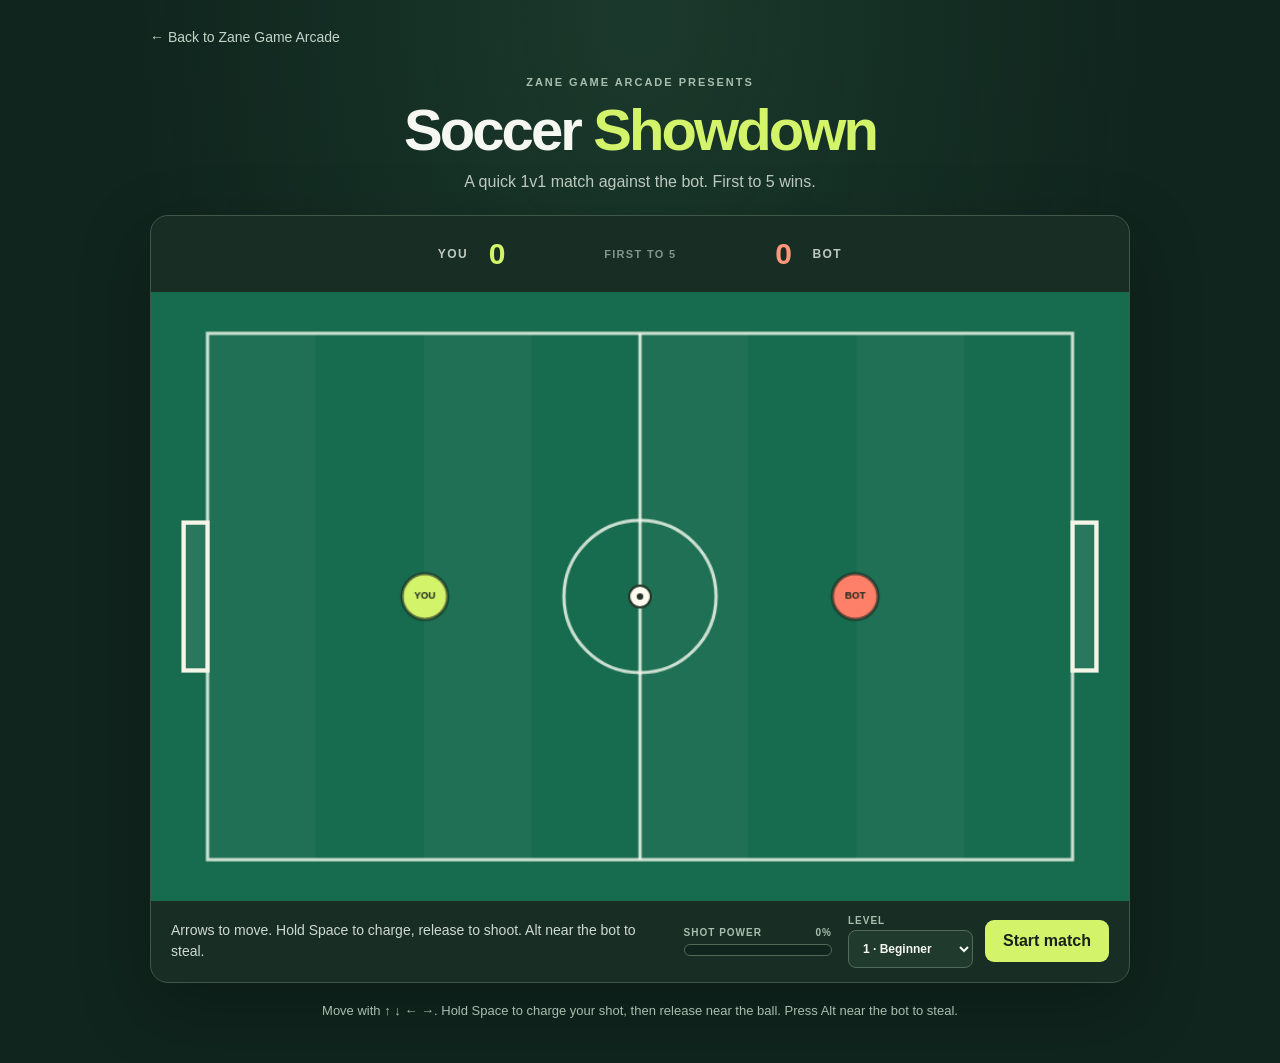
==== soccer-showdown/index.html @ fbd12905 "Add Soccer Showdown to Zane Game Arcade Co-authored-by: Copilot <223556219+Copilot@users.noreply.git" ====
<!DOCTYPE html>
<html lang="en">
<head>
    <meta charset="UTF-8">
    <meta name="viewport" content="width=device-width, initial-scale=1.0">
    <meta name="theme-color" content="#10251e">
    <meta name="description" content="Play Soccer Showdown, a quick 1v1 soccer game against a bot.">
    <title>Soccer Showdown | Zane Game Arcade</title>
    <link rel="stylesheet" href="style.css">
    <script src="game.js" defer></script>
</head>
<body>
    <main class="page">
        <a class="back-link" href="../index.html">← Back to Zane Game Arcade</a>

        <header class="heading">
            <p class="eyebrow">ZANE GAME ARCADE PRESENTS</p>
            <h1>Soccer <span>Showdown</span></h1>
            <p class="tagline">A quick 1v1 match against the bot. First to 5 wins.</p>
        </header>

        <section class="game-panel" aria-label="Soccer Showdown game">
            <div class="scoreboard" aria-label="Score">
                <div class="score">
                    <span class="score-label">YOU</span>
                    <span id="player-score" class="score-value">0</span>
                </div>
                <div class="match-label">FIRST TO 5</div>
                <div class="score score--opponent">
                    <span class="score-label">BOT</span>
                    <span id="bot-score" class="score-value score-value--bot">0</span>
                </div>
            </div>

            <canvas id="pitch" width="900" height="560" tabindex="0"
                aria-label="Soccer pitch. Move with the arrow keys, press Space near the ball to shoot, and press Alt near the bot to steal.">
                Your browser does not support the canvas element.
            </canvas>

            <div class="game-controls">
                <p id="game-status" class="game-status" aria-live="polite">
                    Arrows to move. Hold Space to charge, release to shoot. Alt near the bot to steal.
                </p>
                <div class="power-meter">
                    <div class="power-meter-labels">
                        <span>SHOT POWER</span>
                        <span id="power-value">0%</span>
                    </div>
                    <div id="power-track" class="power-track" role="progressbar"
                        aria-label="Shot power" aria-valuemin="0" aria-valuemax="100" aria-valuenow="0">
                        <div id="power-fill" class="power-fill"></div>
                    </div>
                </div>
                <div class="game-actions">
                    <label class="level-picker" for="level-select">
                        LEVEL
                        <select id="level-select" aria-label="Bot difficulty level">
                            <option value="1">1 · Beginner</option>
                            <option value="2">2 · Rookie</option>
                            <option value="3">3 · Pro</option>
                            <option value="4">4 · Expert</option>
                            <option value="5">5 · Elite</option>
                        </select>
                    </label>
                    <button id="start-button" class="start-button" type="button">Start match</button>
                </div>
            </div>
        </section>

        <p class="help-text">Move with ↑ ↓ ← →. Hold Space to charge your shot, then release near the ball. Press Alt near the bot to steal.</p>
    </main>
</body>
</html>
---- soccer-showdown/style.css ----
:root {
    color-scheme: dark;
    font-family: Arial, sans-serif;
    background: #10251e;
    color: #f5f7f1;
    font-synthesis: none;
    text-rendering: optimizeLegibility;
}

* {
    box-sizing: border-box;
}

body {
    min-width: 320px;
    min-height: 100vh;
    margin: 0;
    background:
        radial-gradient(ellipse at 50% 0, rgba(52, 104, 76, 0.3), transparent 55%),
        #10251e;
}

button,
a {
    font: inherit;
}

.page {
    width: min(100% - 32px, 980px);
    margin: 0 auto;
    padding: 28px 0 42px;
}

.back-link {
    color: #c4d5c8;
    font-size: 14px;
    text-decoration: none;
}

.back-link:hover {
    color: #d3f36b;
}

.heading {
    padding: 30px 0 24px;
    text-align: center;
}

.eyebrow {
    margin: 0 0 8px;
    color: #a9bdad;
    font-size: 11px;
    font-weight: 700;
    letter-spacing: 0.18em;
}

h1 {
    margin: 0;
    font-size: clamp(38px, 8vw, 58px);
    letter-spacing: -0.05em;
}

h1 span {
    color: #d3f36b;
}

.tagline {
    margin: 10px 0 0;
    color: #bdc9bf;
}

.game-panel {
    overflow: hidden;
    border: 1px solid #40574a;
    border-radius: 18px;
    background: #182e25;
    box-shadow: 0 24px 70px rgba(0, 0, 0, 0.25);
}

.scoreboard {
    display: flex;
    min-height: 76px;
    align-items: center;
    justify-content: center;
    gap: clamp(24px, 9vw, 90px);
    padding: 10px 20px;
}

.score {
    display: flex;
    align-items: center;
    gap: 12px;
}

.score--opponent {
    flex-direction: row-reverse;
}

.score-label {
    color: #bdc9bf;
    font-size: 12px;
    font-weight: 700;
    letter-spacing: 0.12em;
}

.score-value {
    min-width: 34px;
    color: #d3f36b;
    font-size: 30px;
    font-weight: 700;
    text-align: center;
}

.score-value--bot {
    color: #ff987a;
}

.match-label {
    color: #849589;
    font-size: 11px;
    font-weight: 700;
    letter-spacing: 0.12em;
}

#pitch {
    display: block;
    width: 100%;
    height: auto;
    background: #24644d;
    outline: none;
}

#pitch:focus-visible {
    box-shadow: inset 0 0 0 3px #d3f36b;
}

.game-controls {
    display: flex;
    min-height: 78px;
    align-items: center;
    justify-content: space-between;
    gap: 16px;
    padding: 14px 20px;
}

.power-meter {
    flex: 1 1 150px;
    max-width: 220px;
}

.power-meter-labels {
    display: flex;
    justify-content: space-between;
    margin-bottom: 6px;
    color: #a9bdad;
    font-size: 10px;
    font-weight: 700;
    letter-spacing: 0.1em;
}

.power-track {
    overflow: hidden;
    height: 12px;
    border: 1px solid #536a5b;
    border-radius: 999px;
    background: #10251e;
}

.power-fill {
    width: 0;
    height: 100%;
    border-radius: inherit;
    background: linear-gradient(90deg, #d3f36b, #ffcb62, #ff8068);
    transition: width 0.04s linear;
}

.game-actions {
    display: flex;
    flex: 0 0 auto;
    align-items: center;
    gap: 12px;
}

.level-picker {
    display: grid;
    gap: 4px;
    color: #a9bdad;
    font-size: 10px;
    font-weight: 700;
    letter-spacing: 0.1em;
}

.level-picker select {
    max-width: 150px;
    border: 1px solid #536a5b;
    border-radius: 8px;
    padding: 10px 24px 10px 10px;
    background: #203a2e;
    color: #f5f7f1;
    font: inherit;
    font-size: 12px;
    letter-spacing: normal;
}

.game-status {
    margin: 0;
    color: #d0d9d1;
    font-size: 14px;
    line-height: 1.5;
}

.start-button {
    flex: 0 0 auto;
    border: 0;
    border-radius: 9px;
    padding: 12px 18px;
    background: #d3f36b;
    color: #17241b;
    cursor: pointer;
    font-weight: 700;
    transition: background 0.2s, transform 0.2s;
}

.start-button:hover {
    transform: translateY(-1px);
    background: #e0ff83;
}

.start-button:focus-visible,
.back-link:focus-visible {
    outline: 3px solid #d3f36b;
    outline-offset: 3px;
}

.help-text {
    margin: 18px 0 0;
    color: #a9bdad;
    font-size: 13px;
    line-height: 1.6;
    text-align: center;
}

@media (max-width: 560px) {
    .page {
        width: min(100% - 20px, 980px);
        padding-top: 20px;
    }

    .heading {
        padding: 25px 0 19px;
    }

    .game-panel {
        border-radius: 13px;
    }

    .scoreboard {
        min-height: 64px;
        gap: 18px;
        padding: 8px 12px;
    }

    .score {
        gap: 7px;
    }

    .score-label,
    .match-label {
        font-size: 10px;
    }

    .score-value {
        min-width: 26px;
        font-size: 25px;
    }

    .game-controls {
        align-items: stretch;
        flex-direction: column;
        padding: 14px;
    }

    .power-meter {
        max-width: none;
        width: 100%;
    }

    .game-actions {
        align-items: stretch;
        flex-direction: column;
    }

    .level-picker select {
        max-width: none;
        width: 100%;
    }

    .start-button {
        width: 100%;
    }
}

@media (prefers-reduced-motion: reduce) {
    *,
    *::before,
    *::after {
        scroll-behavior: auto !important;
        transition-duration: 0.01ms !important;
    }
}
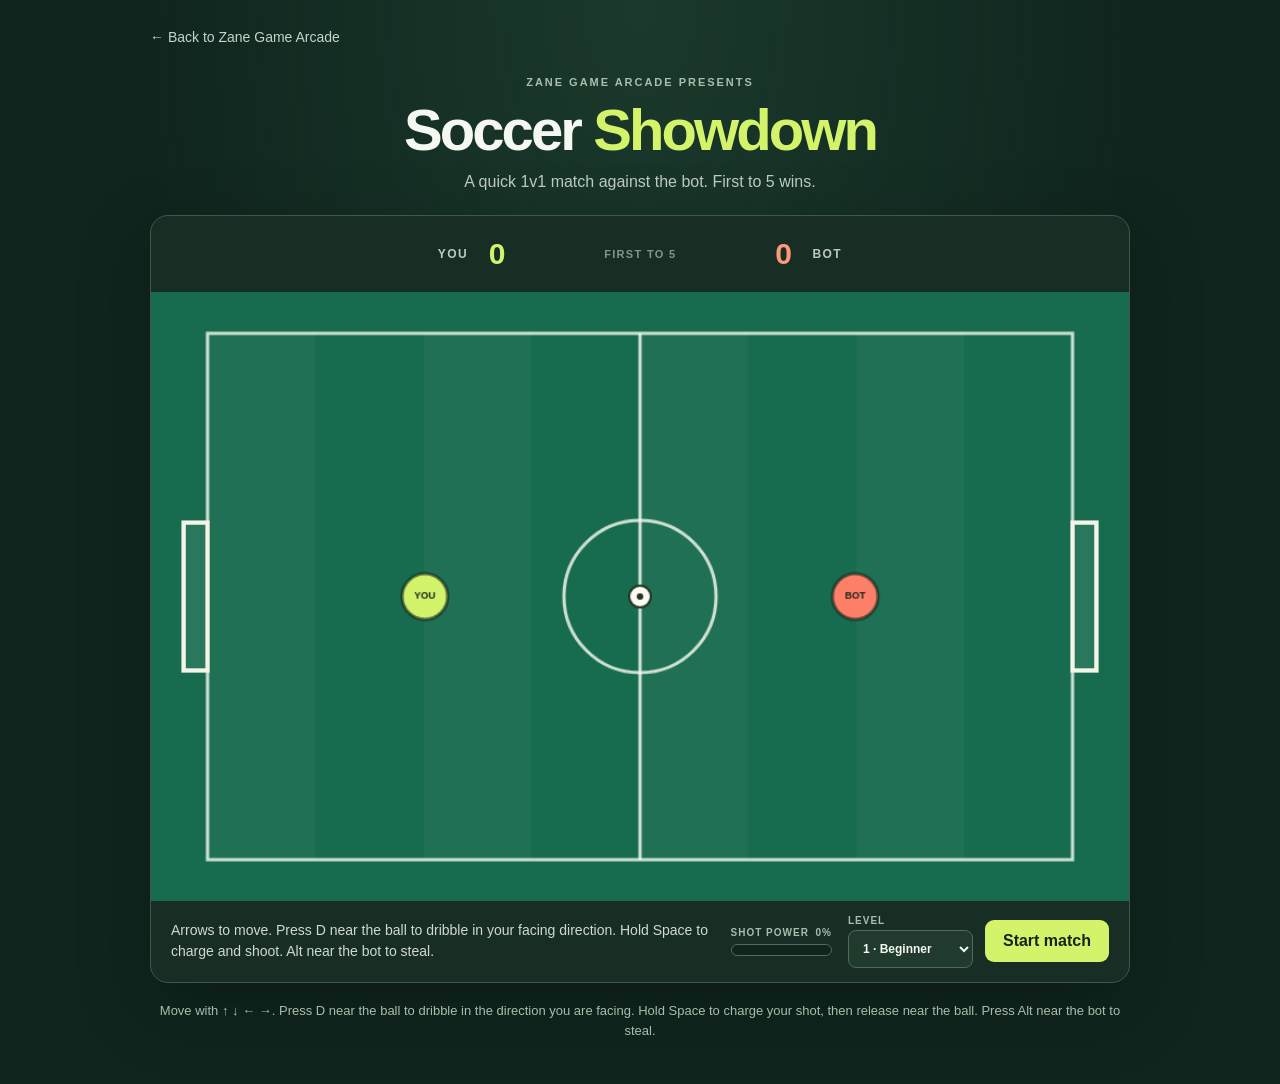
==== commit 60e632c7: "Add D-key dribbling to Soccer Showdown Co-authored-by: Copilot <223556219+Copilot@users.noreply.gith" ====
--- a/soccer-showdown/index.html
+++ b/soccer-showdown/index.html
@@ -33,13 +33,13 @@
             </div>
 
             <canvas id="pitch" width="900" height="560" tabindex="0"
-                aria-label="Soccer pitch. Move with the arrow keys, press Space near the ball to shoot, and press Alt near the bot to steal.">
+                aria-label="Soccer pitch. Move with the arrow keys, press D near the ball to dribble in your facing direction, press Space to shoot, and press Alt near the bot to steal.">
                 Your browser does not support the canvas element.
             </canvas>
 
             <div class="game-controls">
                 <p id="game-status" class="game-status" aria-live="polite">
-                    Arrows to move. Hold Space to charge, release to shoot. Alt near the bot to steal.
+                    Arrows to move. Press D near the ball to dribble in your facing direction. Hold Space to charge and shoot. Alt near the bot to steal.
                 </p>
                 <div class="power-meter">
                     <div class="power-meter-labels">
@@ -67,7 +67,7 @@
             </div>
         </section>
 
-        <p class="help-text">Move with ↑ ↓ ← →. Hold Space to charge your shot, then release near the ball. Press Alt near the bot to steal.</p>
+        <p class="help-text">Move with ↑ ↓ ← →. Press D near the ball to dribble in the direction you are facing. Hold Space to charge your shot, then release near the ball. Press Alt near the bot to steal.</p>
     </main>
 </body>
 </html>
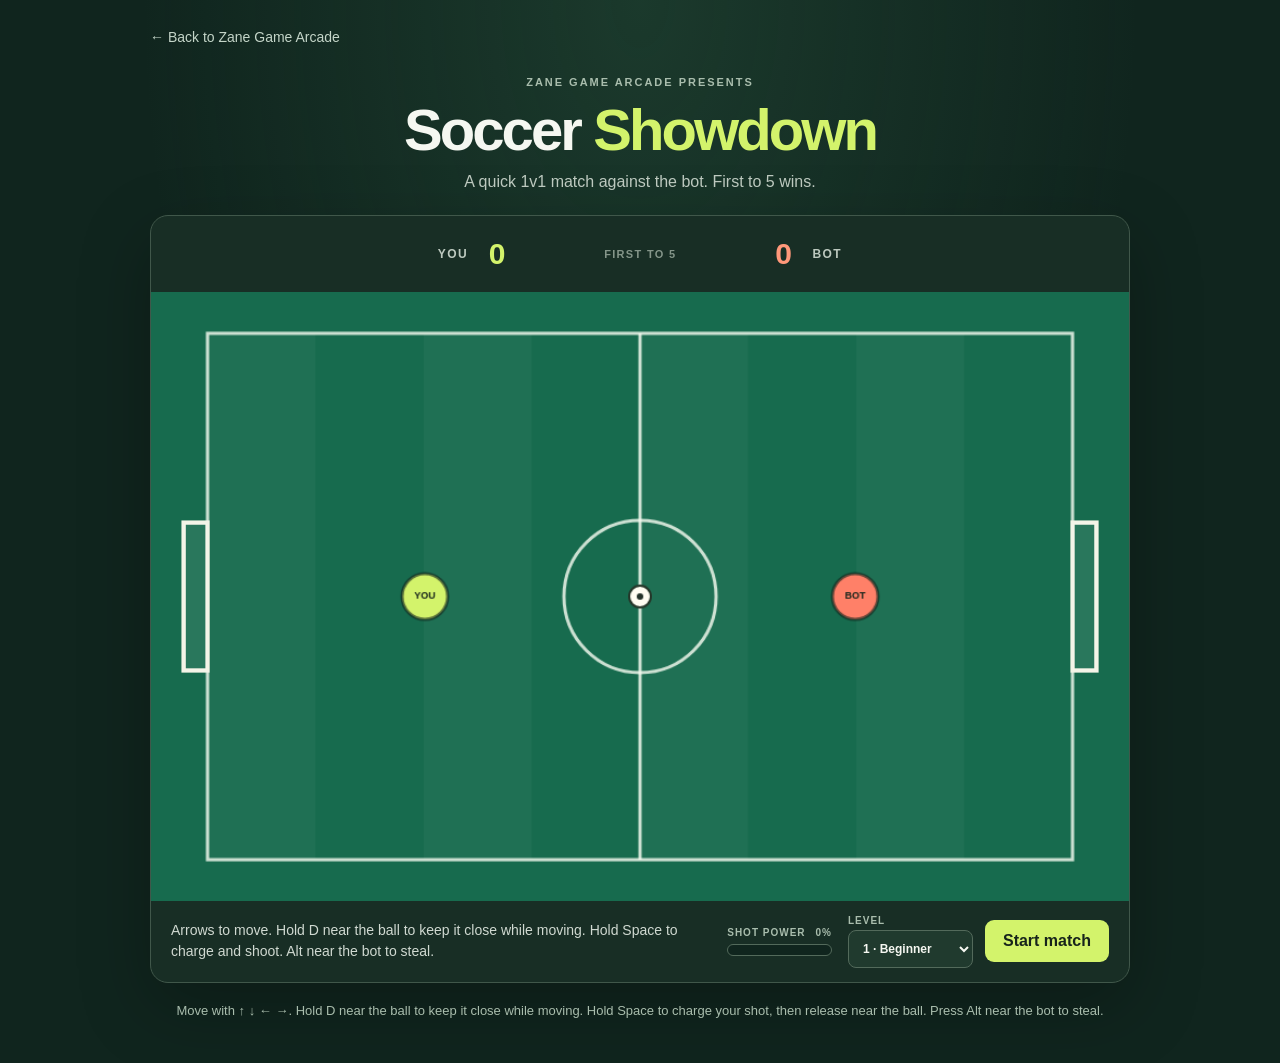
==== commit 5c45d19e: "Keep ball close while dribbling Co-authored-by: Copilot <223556219+Copilot@users.noreply.github.com>" ====
--- a/soccer-showdown/index.html
+++ b/soccer-showdown/index.html
@@ -33,13 +33,13 @@
             </div>
 
             <canvas id="pitch" width="900" height="560" tabindex="0"
-                aria-label="Soccer pitch. Move with the arrow keys, press D near the ball to dribble in your facing direction, press Space to shoot, and press Alt near the bot to steal.">
+                aria-label="Soccer pitch. Move with the arrow keys and hold D near the ball to dribble while moving. Hold Space to charge a shot and press Alt near the bot to steal.">
                 Your browser does not support the canvas element.
             </canvas>
 
             <div class="game-controls">
                 <p id="game-status" class="game-status" aria-live="polite">
-                    Arrows to move. Press D near the ball to dribble in your facing direction. Hold Space to charge and shoot. Alt near the bot to steal.
+                    Arrows to move. Hold D near the ball to keep it close while moving. Hold Space to charge and shoot. Alt near the bot to steal.
                 </p>
                 <div class="power-meter">
                     <div class="power-meter-labels">
@@ -67,7 +67,7 @@
             </div>
         </section>
 
-        <p class="help-text">Move with ↑ ↓ ← →. Press D near the ball to dribble in the direction you are facing. Hold Space to charge your shot, then release near the ball. Press Alt near the bot to steal.</p>
+        <p class="help-text">Move with ↑ ↓ ← →. Hold D near the ball to keep it close while moving. Hold Space to charge your shot, then release near the ball. Press Alt near the bot to steal.</p>
     </main>
 </body>
 </html>
